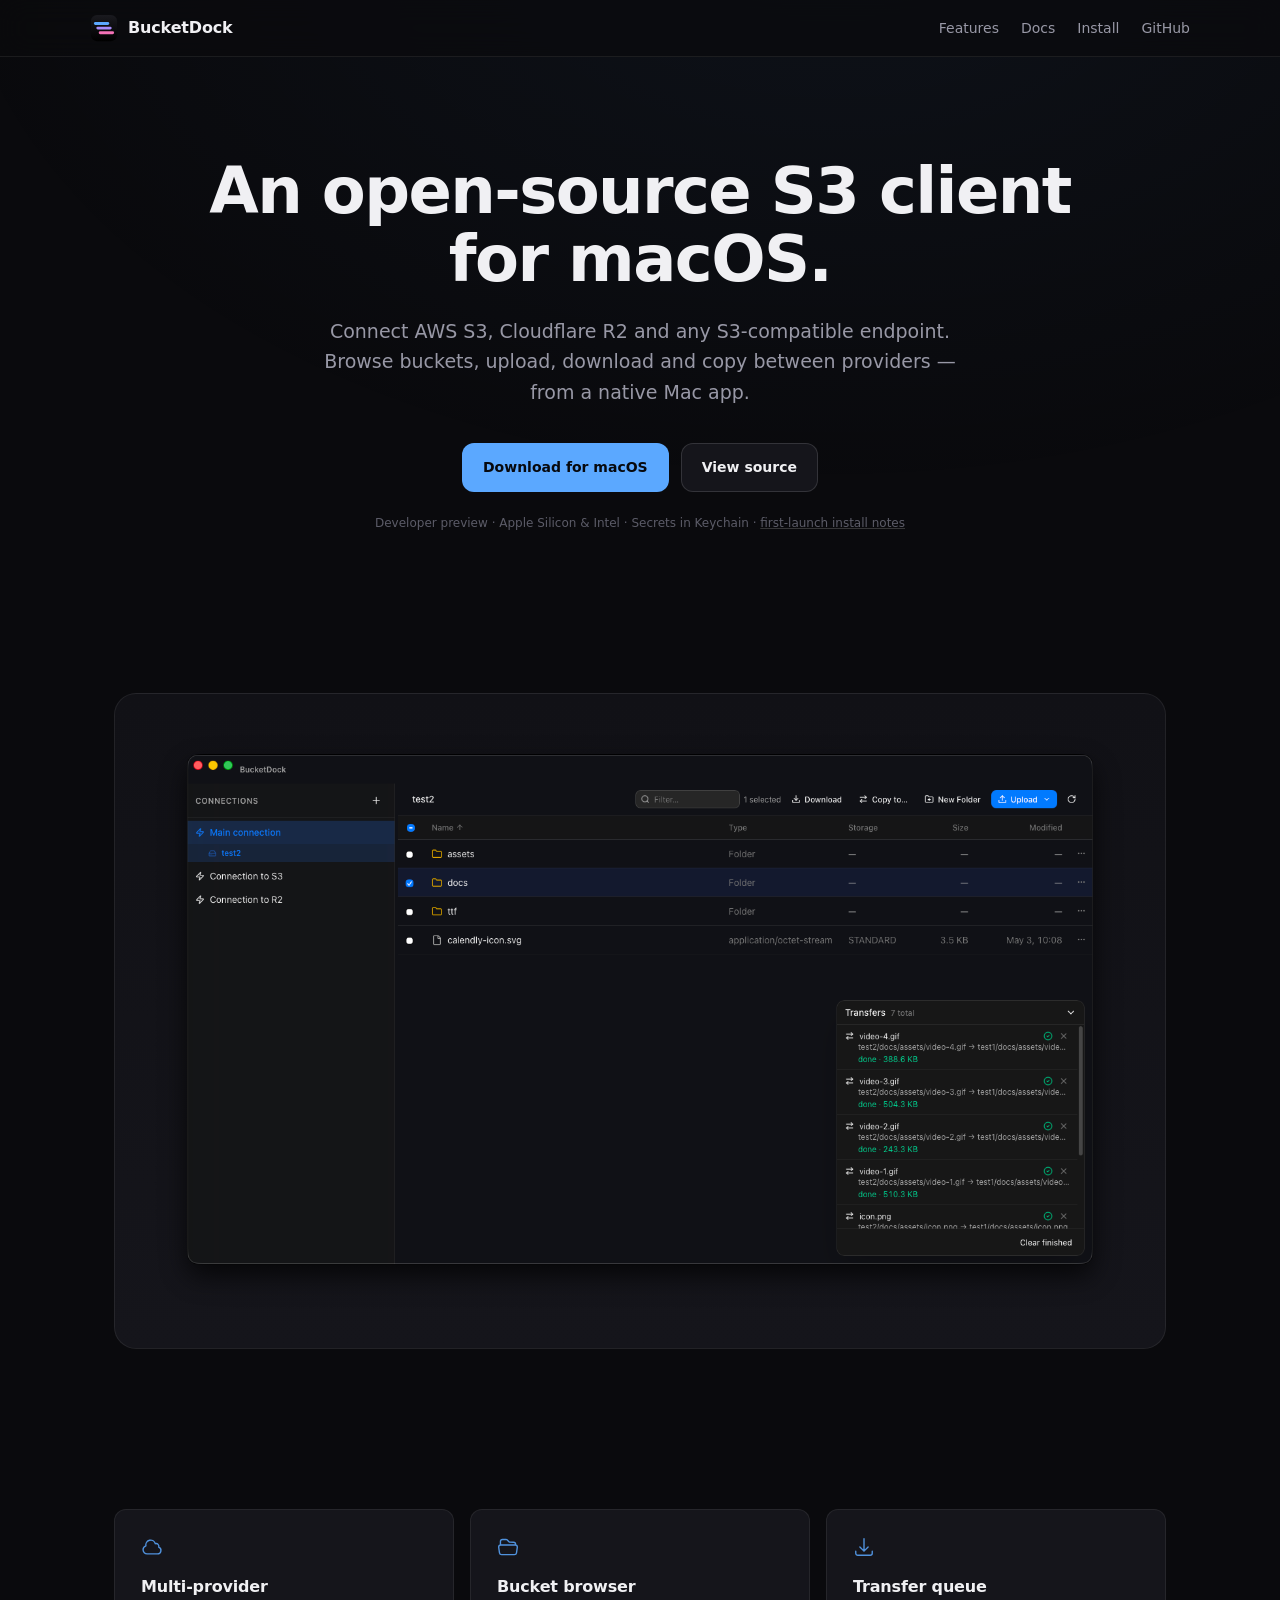
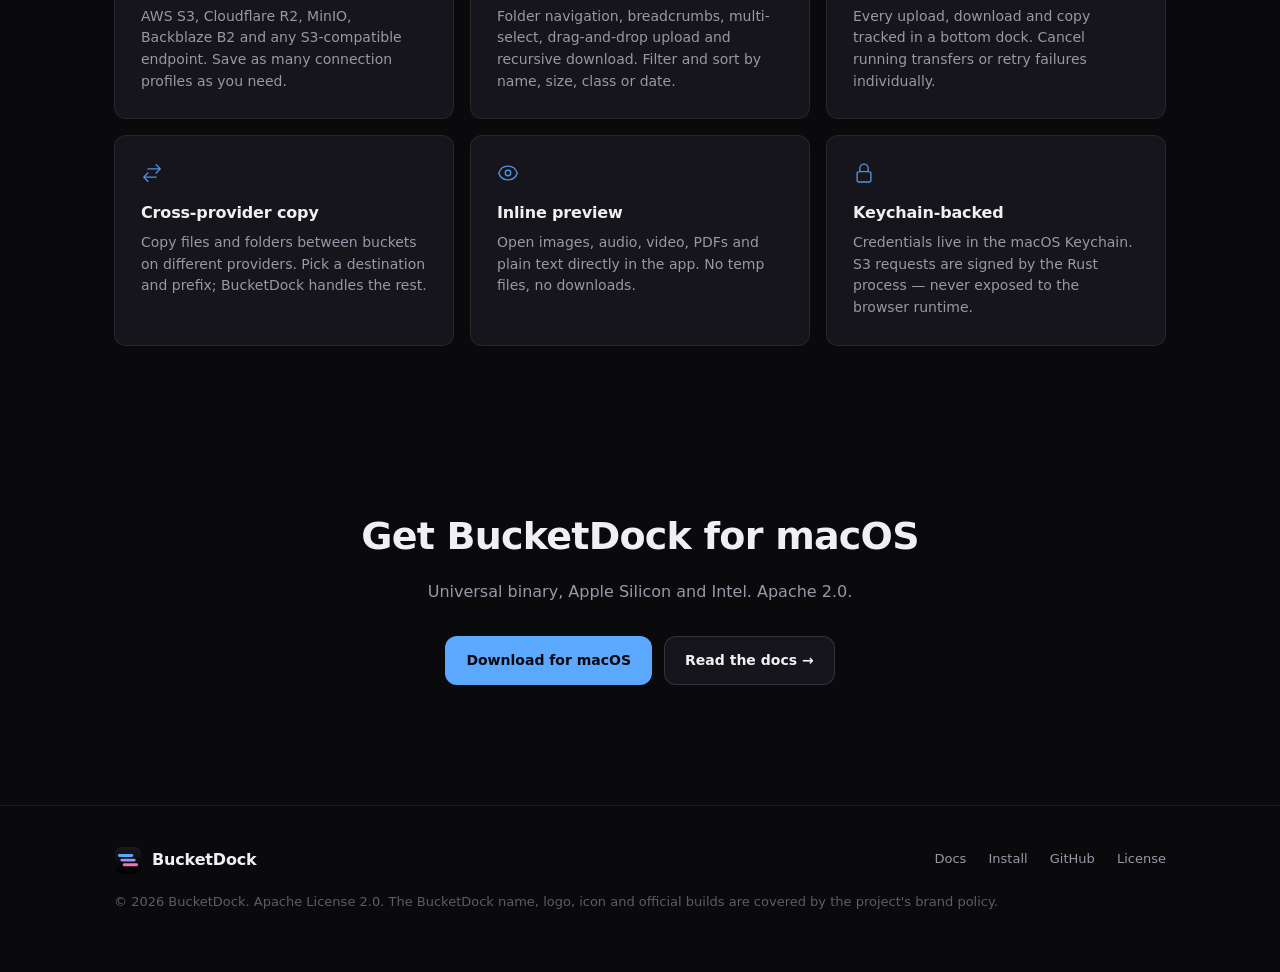
==== index.html @ 0ef2dad9 "feat: basic site" ====
<!doctype html>
<html lang="en">
  <head>
    <meta charset="utf-8" />
    <meta name="viewport" content="width=device-width, initial-scale=1" />
    <title>BucketDock — Native macOS browser for S3-compatible storage</title>
    <meta
      name="description"
      content="A fast, native macOS desktop app for AWS S3, Cloudflare R2 and other S3-compatible providers. Browse, upload, download, copy between buckets — without the AWS console."
    />
    <meta name="theme-color" content="#0a0a0d" />
    <link rel="icon" type="image/svg+xml" href="assets/logo.svg" />
    <link
      rel="icon"
      type="image/png"
      sizes="32x32"
      href="assets/favicon-32.png"
    />
    <link rel="apple-touch-icon" href="assets/icon-512.png" />
    <link rel="canonical" href="https://bucketdock.com/" />

    <!-- Open Graph -->
    <meta property="og:type" content="website" />
    <meta
      property="og:title"
      content="BucketDock — Native macOS browser for S3-compatible storage"
    />
    <meta
      property="og:description"
      content="A fast, native macOS desktop app for AWS S3, Cloudflare R2 and other S3-compatible providers."
    />
    <meta property="og:url" content="https://bucketdock.com/" />
    <meta
      property="og:image"
      content="https://bucketdock.com/assets/icon-512.png"
    />
    <meta name="twitter:card" content="summary_large_image" />

    <link rel="stylesheet" href="styles.css" />
  </head>
  <body>
    <header class="nav">
      <div class="container nav-inner">
        <a class="brand" href="/">
          <img
            src="assets/logo.svg"
            alt="BucketDock logo"
            width="28"
            height="28"
          />
          BucketDock
        </a>
        <nav class="nav-links">
          <a href="#features">Features</a>
          <a href="docs.html">Docs</a>
          <a href="install.html">Install</a>
          <a
            href="https://github.com/bucketdock/bucketdock"
            target="_blank"
            rel="noopener"
            >GitHub</a
          >
        </nav>
        <button
          class="nav-menu-btn"
          id="nav-open"
          aria-label="Open menu"
          aria-expanded="false"
          aria-controls="nav-overlay"
        >
          <svg
            width="18"
            height="18"
            viewBox="0 0 18 18"
            fill="none"
            stroke="currentColor"
            stroke-width="1.8"
            stroke-linecap="round"
          >
            <line x1="2" y1="5" x2="16" y2="5" />
            <line x1="2" y1="9" x2="16" y2="9" />
            <line x1="2" y1="13" x2="16" y2="13" />
          </svg>
          Menu
        </button>
      </div>
    </header>

    <!-- Mobile full-screen nav overlay -->
    <div
      id="nav-overlay"
      class="nav-overlay"
      role="dialog"
      aria-modal="true"
      aria-label="Site navigation"
    >
      <button class="nav-overlay-close" id="nav-close" aria-label="Close menu">
        &times;
      </button>
      <nav class="nav-overlay-links">
        <a href="index.html" class="is-current">Home</a>
        <a href="docs.html">Docs</a>
        <a href="install.html">Install</a>
        <a
          href="https://github.com/bucketdock/bucketdock"
          target="_blank"
          rel="noopener"
          >GitHub ↗</a
        >
      </nav>
    </div>

    <main>
      <section class="hero">
        <div class="container">
          <h1>An open-source S3 client<br />for macOS.</h1>
          <p>
            Connect AWS S3, Cloudflare R2 and any S3-compatible endpoint. Browse
            buckets, upload, download and copy between providers — from a native
            Mac app.
          </p>
          <div class="hero-actions">
            <a class="btn btn-primary" href="install.html"
              >Download for macOS</a
            >
            <a
              class="btn btn-secondary"
              href="https://github.com/bucketdock/bucketdock"
              target="_blank"
              rel="noopener"
              >View source</a
            >
          </div>
          <div class="hero-meta">
            Developer preview · Apple Silicon &amp; Intel · Secrets in Keychain
            ·
            <a href="install.html#macos-notice">first-launch install notes</a>
          </div>
        </div>
      </section>

      <section>
        <div class="container">
          <div class="panel">
            <img
              src="assets/bucketdock-app-screenshot.png"
              alt="BucketDock screenshot"
            />
          </div>
        </div>
      </section>

      <section id="features">
        <div class="container">
          <div class="grid">
            <div class="card">
              <div class="icon">
                <svg
                  viewBox="0 0 24 24"
                  fill="none"
                  stroke="currentColor"
                  stroke-width="1.5"
                  stroke-linecap="round"
                  stroke-linejoin="round"
                >
                  <path
                    d="M2.25 15a4.5 4.5 0 004.5 4.5H18a3.75 3.75 0 001.332-7.257 3 3 0 00-3.758-3.848 5.25 5.25 0 00-10.233 2.33A4.502 4.502 0 002.25 15z"
                  />
                </svg>
              </div>
              <h3>Multi-provider</h3>
              <p>
                AWS S3, Cloudflare R2, MinIO, Backblaze B2 and any S3-compatible
                endpoint. Save as many connection profiles as you need.
              </p>
            </div>
            <div class="card">
              <div class="icon">
                <svg
                  viewBox="0 0 24 24"
                  fill="none"
                  stroke="currentColor"
                  stroke-width="1.5"
                  stroke-linecap="round"
                  stroke-linejoin="round"
                >
                  <path
                    d="M3.75 9.776c.112-.017.227-.026.344-.026h15.812c.117 0 .232.009.344.026m-16.5 0a2.25 2.25 0 00-1.883 2.542l.857 6a2.25 2.25 0 002.227 1.932H19.05a2.25 2.25 0 002.227-1.932l.857-6a2.25 2.25 0 00-1.883-2.542m-16.5 0V6A2.25 2.25 0 016 3.75h3.879a1.5 1.5 0 011.06.44l2.122 2.12a1.5 1.5 0 001.06.44H18A2.25 2.25 0 0120.25 9v.776"
                  />
                </svg>
              </div>
              <h3>Bucket browser</h3>
              <p>
                Folder navigation, breadcrumbs, multi-select, drag-and-drop
                upload and recursive download. Filter and sort by name, size,
                class or date.
              </p>
            </div>
            <div class="card">
              <div class="icon">
                <svg
                  viewBox="0 0 24 24"
                  fill="none"
                  stroke="currentColor"
                  stroke-width="1.5"
                  stroke-linecap="round"
                  stroke-linejoin="round"
                >
                  <path
                    d="M3 16.5v2.25A2.25 2.25 0 005.25 21h13.5A2.25 2.25 0 0021 18.75V16.5M16.5 12L12 16.5m0 0L7.5 12m4.5 4.5V3"
                  />
                </svg>
              </div>
              <h3>Transfer queue</h3>
              <p>
                Every upload, download and copy tracked in a bottom dock. Cancel
                running transfers or retry failures individually.
              </p>
            </div>
            <div class="card">
              <div class="icon">
                <svg
                  viewBox="0 0 24 24"
                  fill="none"
                  stroke="currentColor"
                  stroke-width="1.5"
                  stroke-linecap="round"
                  stroke-linejoin="round"
                >
                  <path
                    d="M7.5 21L3 16.5m0 0L7.5 12M3 16.5h13.5m0-13.5L21 7.5m0 0L16.5 12M21 7.5H7.5"
                  />
                </svg>
              </div>
              <h3>Cross-provider copy</h3>
              <p>
                Copy files and folders between buckets on different providers.
                Pick a destination and prefix; BucketDock handles the rest.
              </p>
            </div>
            <div class="card">
              <div class="icon">
                <svg
                  viewBox="0 0 24 24"
                  fill="none"
                  stroke="currentColor"
                  stroke-width="1.5"
                  stroke-linecap="round"
                  stroke-linejoin="round"
                >
                  <path
                    d="M2.036 12.322a1.012 1.012 0 010-.639C3.423 7.51 7.36 4.5 12 4.5c4.638 0 8.573 3.007 9.963 7.178.07.207.07.431 0 .639C20.577 16.49 16.64 19.5 12 19.5c-4.638 0-8.573-3.007-9.963-7.178z"
                  />
                  <path d="M15 12a3 3 0 11-6 0 3 3 0 016 0z" />
                </svg>
              </div>
              <h3>Inline preview</h3>
              <p>
                Open images, audio, video, PDFs and plain text directly in the
                app. No temp files, no downloads.
              </p>
            </div>
            <div class="card">
              <div class="icon">
                <svg
                  viewBox="0 0 24 24"
                  fill="none"
                  stroke="currentColor"
                  stroke-width="1.5"
                  stroke-linecap="round"
                  stroke-linejoin="round"
                >
                  <path
                    d="M16.5 10.5V6.75a4.5 4.5 0 10-9 0v3.75m-.75 11.25h10.5a2.25 2.25 0 002.25-2.25v-6.75a2.25 2.25 0 00-2.25-2.25H6.75a2.25 2.25 0 00-2.25 2.25v6.75a2.25 2.25 0 002.25 2.25z"
                  />
                </svg>
              </div>
              <h3>Keychain-backed</h3>
              <p>
                Credentials live in the macOS Keychain. S3 requests are signed
                by the Rust process — never exposed to the browser runtime.
              </p>
            </div>
          </div>
        </div>
      </section>

      <section class="cta">
        <div class="container">
          <h2>Get BucketDock for macOS</h2>
          <p>Universal binary, Apple Silicon and Intel. Apache 2.0.</p>
          <div class="hero-actions">
            <a class="btn btn-primary" href="install.html"
              >Download for macOS</a
            >
            <a class="btn btn-secondary" href="docs.html">Read the docs →</a>
          </div>
        </div>
      </section>
    </main>

    <footer>
      <div class="container footer-inner">
        <div class="brand">
          <img
            src="assets/logo.svg"
            alt="BucketDock logo"
            width="22"
            height="22"
          />
          <span>BucketDock</span>
        </div>
        <div class="footer-links">
          <a href="docs.html">Docs</a>
          <a href="install.html">Install</a>
          <a
            href="https://github.com/bucketdock/bucketdock"
            target="_blank"
            rel="noopener"
            >GitHub</a
          >
          <a
            href="https://github.com/bucketdock/bucketdock/blob/main/LICENSE"
            target="_blank"
            rel="noopener"
            >License</a
          >
        </div>
      </div>
      <div class="container" style="margin-top: 18px; color: var(--text-faint)">
        © <span id="y"></span> BucketDock. Apache License 2.0. The BucketDock
        name, logo, icon and official builds are covered by the project's brand
        policy.
      </div>
    </footer>

    <script>
      document.getElementById("y").textContent = new Date().getFullYear();

      (function () {
        var btn = document.getElementById("nav-open");
        var closeBtn = document.getElementById("nav-close");
        var overlay = document.getElementById("nav-overlay");
        function openMenu() {
          overlay.classList.add("is-open");
          btn.setAttribute("aria-expanded", "true");
          document.body.style.overflow = "hidden";
          closeBtn.focus();
        }
        function closeMenu() {
          overlay.classList.remove("is-open");
          btn.setAttribute("aria-expanded", "false");
          document.body.style.overflow = "";
          btn.focus();
        }
        btn.addEventListener("click", openMenu);
        closeBtn.addEventListener("click", closeMenu);
        overlay.addEventListener("click", function (e) {
          if (e.target === overlay) closeMenu();
        });
        document.addEventListener("keydown", function (e) {
          if (e.key === "Escape" && overlay.classList.contains("is-open"))
            closeMenu();
        });
      })();
    </script>
  </body>
</html>
---- styles.css ----
/* BucketDock website — dark theme, brand gradient */

:root {
  --bg: #0a0a0d;
  --bg-soft: #111116;
  --bg-card: #15151b;
  --border: rgba(255, 255, 255, 0.07);
  --border-strong: rgba(255, 255, 255, 0.13);
  --text: #f0f0f3;
  --text-dim: #9898a6;
  --text-faint: #5c5c68;
  --brand-blue: #5ba8ff;
  --brand-violet: #a78bfa;
  --brand-pink: #f472b6;
  --gradient: linear-gradient(
    90deg,
    var(--brand-blue),
    var(--brand-violet),
    var(--brand-pink)
  );
  --shadow: 0 12px 40px -12px rgba(91, 168, 255, 0.3);
  --radius: 12px;
}

* {
  box-sizing: border-box;
}
html,
body {
  padding: 0;
  margin: 0;
}

html {
  scroll-behavior: smooth;
}

body {
  background: var(--bg);
  color: var(--text);
  font-family:
    -apple-system, BlinkMacSystemFont, "SF Pro Text", "Inter", system-ui,
    sans-serif;
  font-size: 16px;
  line-height: 1.6;
  -webkit-font-smoothing: antialiased;
  text-rendering: optimizeLegibility;
  /* Phones with extra-wide hero gradients can otherwise scroll horizontally
     by a pixel or two; lock it down. */
  overflow-x: hidden;
}

/* Background ambience */
body::before {
  content: "";
  position: fixed;
  inset: 0;
  z-index: -1;
  background: radial-gradient(
    ellipse 1400px 900px at 65% -10%,
    rgba(91, 168, 255, 0.055),
    transparent 65%
  );
  pointer-events: none;
}

a {
  color: var(--brand-violet);
  text-decoration: none;
}
a:hover {
  color: #c0a8ff;
}

img {
  max-width: 100%;
  display: block;
}

.container {
  max-width: 1100px;
  margin: 0 auto;
  padding: 0 24px;
}

/* ── Nav ─────────────────────────────────────────────────────────────────── */

.nav {
  position: sticky;
  top: 0;
  z-index: 50;
  backdrop-filter: blur(14px);
  -webkit-backdrop-filter: blur(14px);
  background: rgba(10, 10, 13, 0.7);
  border-bottom: 1px solid var(--border);
}
.nav-inner {
  display: flex;
  align-items: center;
  justify-content: space-between;
  padding: 14px 0;
}
.brand {
  display: inline-flex;
  align-items: center;
  gap: 10px;
  font-weight: 700;
  font-size: 16px;
  letter-spacing: -0.01em;
  color: var(--text);
}
.brand img {
  width: 28px;
  height: 28px;
  border-radius: 7px;
}
.nav-links {
  display: flex;
  gap: 22px;
  font-size: 14px;
}
.nav-links a {
  color: var(--text-dim);
  transition: color 0.15s ease;
}
.nav-links a:hover {
  color: var(--text);
}

/* Mobile page selector — hidden on desktop, shown on small phones */
.nav-menu-btn {
  display: none;
  align-items: center;
  gap: 7px;
  padding: 7px 13px;
  border-radius: 10px;
  border: 1px solid var(--border-strong);
  background: var(--bg-card);
  color: var(--text);
  font: inherit;
  font-size: 14px;
  cursor: pointer;
  white-space: nowrap;
}
.nav-menu-btn svg {
  flex-shrink: 0;
}
.nav-menu-btn:focus-visible {
  outline: 2px solid rgba(91, 168, 255, 0.55);
  outline-offset: 2px;
}
/* Full-screen overlay menu */
.nav-overlay {
  display: none;
  position: fixed;
  inset: 0;
  z-index: 200;
  background: rgba(10, 10, 13, 0.97);
  backdrop-filter: blur(16px);
  -webkit-backdrop-filter: blur(16px);
  flex-direction: column;
  padding: 24px;
}
.nav-overlay.is-open {
  display: flex;
}
.nav-overlay-close {
  align-self: flex-end;
  background: none;
  border: none;
  color: var(--text-dim);
  font-size: 28px;
  line-height: 1;
  cursor: pointer;
  padding: 4px 8px;
  margin-bottom: 24px;
}
.nav-overlay-links {
  display: flex;
  flex-direction: column;
  gap: 4px;
}
.nav-overlay-links a {
  display: block;
  padding: 14px 0;
  border-bottom: 1px solid var(--border);
  font-size: 20px;
  font-weight: 600;
  color: var(--text);
  text-decoration: none;
  letter-spacing: -0.01em;
}
.nav-overlay-links a:last-child {
  border-bottom: none;
}
.nav-overlay-links a.is-current {
  color: var(--brand-blue);
}

/* ── Buttons ─────────────────────────────────────────────────────────────── */

.btn {
  display: inline-flex;
  align-items: center;
  justify-content: center;
  gap: 8px;
  padding: 12px 20px;
  border-radius: 12px;
  font-weight: 600;
  font-size: 14px;
  border: 1px solid transparent;
  cursor: pointer;
  transition:
    transform 0.12s ease,
    box-shadow 0.2s ease,
    background 0.2s ease;
  text-decoration: none;
  color: var(--text);
}
.btn:hover {
  transform: translateY(-1px);
}
.btn-primary {
  background: var(--brand-blue);
  color: #07090e;
  font-weight: 700;
}
.btn-primary:hover {
  background: #79bcff;
  color: #07090e;
  box-shadow: 0 8px 28px -8px rgba(91, 168, 255, 0.45);
}
.btn-secondary {
  background: var(--bg-card);
  border-color: var(--border-strong);
  color: var(--text);
}
.btn-secondary:hover {
  background: #1d1d26;
  color: var(--text);
}
.btn-ghost {
  background: transparent;
  color: var(--text-dim);
}
.btn-ghost:hover {
  color: var(--text);
}

/* ── Hero ────────────────────────────────────────────────────────────────── */

.hero {
  padding: 100px 0 80px;
  text-align: center;
  position: relative;
}
.hero-eyebrow {
  display: inline-block;
  padding: 5px 14px;
  border-radius: 999px;
  background: rgba(91, 168, 255, 0.07);
  border: 1px solid rgba(91, 168, 255, 0.2);
  font-size: 12px;
  letter-spacing: 0.05em;
  text-transform: uppercase;
  color: var(--text-dim);
  margin-bottom: 22px;
}
.hero h1 {
  font-size: clamp(38px, 6vw, 64px);
  font-weight: 800;
  letter-spacing: -0.025em;
  line-height: 1.07;
  margin: 0 0 22px;
  color: var(--text);
}
.hero h1 .accent {
  background: var(--gradient);
  -webkit-background-clip: text;
  background-clip: text;
  color: transparent;
}
.hero p {
  font-size: clamp(16px, 1.6vw, 19px);
  color: var(--text-dim);
  max-width: 640px;
  margin: 0 auto 36px;
}
.hero-actions {
  display: inline-flex;
  flex-wrap: wrap;
  gap: 12px;
  justify-content: center;
}
.hero-meta {
  margin-top: 22px;
  font-size: 12px;
  color: var(--text-faint);
}
.hero-meta a {
  color: inherit;
  text-decoration: underline;
  text-decoration-color: rgba(255, 255, 255, 0.18);
}
.hero-meta a:hover {
  color: var(--text);
}

/* ── Sections ────────────────────────────────────────────────────────────── */

section {
  padding: 80px 0;
}

.section-title {
  text-align: center;
  margin-bottom: 56px;
}
.section-title h2 {
  font-size: clamp(28px, 3.4vw, 40px);
  letter-spacing: -0.02em;
  margin: 0 0 12px;
}
.section-title p {
  color: var(--text-dim);
  margin: 0 auto;
  max-width: 600px;
}

/* ── Feature grid ────────────────────────────────────────────────────────── */

.grid {
  display: grid;
  grid-template-columns: repeat(auto-fit, minmax(300px, 1fr));
  gap: 16px;
}
.card {
  background: var(--bg-card);
  border: 1px solid var(--border);
  border-radius: var(--radius);
  padding: 26px;
  transition: border-color 0.18s ease;
}
.card:hover {
  border-color: rgba(91, 168, 255, 0.28);
}
.card .icon {
  width: 22px;
  height: 22px;
  margin-bottom: 16px;
  color: var(--brand-blue);
  opacity: 0.85;
}
.card .icon svg {
  width: 100%;
  height: 100%;
  display: block;
}
.card h3 {
  font-size: 16px;
  margin: 0 0 6px;
  letter-spacing: -0.01em;
}
.card p {
  margin: 0;
  font-size: 14px;
  color: var(--text-dim);
  line-height: 1.55;
}

/* ── Showcase / panel ────────────────────────────────────────────────────── */

.panel {
  background: linear-gradient(180deg, var(--bg-soft), var(--bg-card));
  border: 1px solid var(--border);
  border-radius: 22px;
  padding: 36px;
}

/* Mock app window */
.mock {
  border-radius: 14px;
  overflow: hidden;
  border: 1px solid var(--border);
  background: #0e0e13;
  box-shadow:
    0 40px 80px -30px rgba(0, 0, 0, 0.6),
    0 0 0 1px rgba(167, 139, 250, 0.04);
}
.mock-titlebar {
  display: flex;
  align-items: center;
  gap: 8px;
  padding: 10px 14px;
  background: rgba(255, 255, 255, 0.03);
  border-bottom: 1px solid var(--border);
}
.dot {
  width: 12px;
  height: 12px;
  border-radius: 50%;
}
.dot.r {
  background: #ff5f56;
}
.dot.y {
  background: #ffbd2e;
}
.dot.g {
  background: #27c93f;
}
.mock-title {
  margin-left: 12px;
  font-size: 12px;
  color: var(--text-faint);
}
.mock-body {
  display: grid;
  grid-template-columns: 200px 1fr;
  min-height: 320px;
}
.mock-side {
  background: rgba(255, 255, 255, 0.02);
  border-right: 1px solid var(--border);
  padding: 12px;
  font-size: 12px;
  color: var(--text-dim);
}
.mock-side .item {
  padding: 6px 8px;
  border-radius: 6px;
}
.mock-side .item.active {
  background: rgba(167, 139, 250, 0.16);
  color: var(--text);
}
.mock-main {
  padding: 18px;
}
.mock-row {
  display: flex;
  justify-content: space-between;
  align-items: center;
  padding: 8px 4px;
  border-bottom: 1px solid var(--border);
  font-size: 13px;
}
.mock-row .name {
  color: var(--text);
}
.mock-row .meta {
  color: var(--text-faint);
  font-size: 12px;
}

/* Transfer dock preview */
.dock {
  margin-top: 18px;
  background: var(--bg-card);
  border: 1px solid var(--border);
  border-radius: 12px;
  padding: 14px;
}
.dock-title {
  display: flex;
  justify-content: space-between;
  font-size: 13px;
  margin-bottom: 10px;
  color: var(--text-dim);
}
.bar {
  height: 6px;
  width: 100%;
  background: rgba(255, 255, 255, 0.06);
  border-radius: 999px;
  overflow: hidden;
  margin-top: 6px;
}
.bar > span {
  display: block;
  height: 100%;
  background: var(--gradient);
  border-radius: 999px;
}
.dock-row {
  font-size: 12px;
}
.dock-row + .dock-row {
  margin-top: 12px;
}

/* ── Install guide ──────────────────────────────────────────────────────── */

.notice-banner {
  margin-bottom: 56px;
  margin-top: 32px;
  padding: 18px 20px;
  border-radius: 12px;
  border: 1px solid rgba(91, 168, 255, 0.28);
  background: rgba(91, 168, 255, 0.07);
  color: var(--text-dim);
}
.notice-banner strong {
  color: var(--brand-blue);
}

.install-panel {
  display: flex;
  flex-direction: column;
  gap: 22px;
}
.install-copy h2 {
  margin: 0 0 12px;
  font-size: clamp(28px, 4vw, 40px);
  letter-spacing: -0.02em;
}
.install-copy p {
  margin: 0 0 14px;
  color: var(--text-dim);
}
.install-panel code,
.shot-card code,
.card code {
  background: rgba(255, 255, 255, 0.06);
  padding: 2px 6px;
  border-radius: 5px;
  font-size: 13px;
  font-family: "SF Mono", Menlo, Consolas, monospace;
}
.install-panel pre,
.shot-card pre {
  background: var(--bg-card);
  border: 1px solid var(--border);
  border-radius: 10px;
  padding: 16px 18px;
  overflow-x: auto;
  font-size: 13px;
  margin: 0 0 14px;
}
.install-panel pre code,
.shot-card pre code {
  background: transparent;
  padding: 0;
  font-size: 13px;
}
.install-steps {
  margin: 0 0 18px;
  padding-left: 22px;
  color: var(--text-dim);
}
.install-steps li {
  margin: 0 0 10px;
}
.small-note {
  font-size: 13px;
  color: var(--text-faint);
}

.shot-grid {
  display: flex;
  flex-direction: column;
  gap: 60px;
}
.shot-card {
  display: flex;
  flex-wrap: wrap;
  gap: 28px;
  align-items: start;
  background: var(--bg-card);
  border: 1px solid var(--border);
  border-radius: var(--radius);
  padding: 28px;
}
.shot-card > .shot-frame {
  flex: 0 1 320px;
}
.shot-card > div:not(.shot-frame) {
  flex: 1 1 280px;
  min-width: 0;
}
.shot-frame {
  border-radius: 10px;
  border: 1px solid var(--border);
  background: rgba(255, 255, 255, 0.03);
  padding: 10px;
  flex-shrink: 0;
}
.shot-card h3 {
  margin: 0 0 10px;
  font-size: 18px;
  letter-spacing: -0.01em;
}
.shot-card p {
  margin: 0 0 14px;
  color: var(--text-dim);
}
.shot-list {
  margin: 0 0 14px;
  padding-left: 20px;
}
.shot-list li {
  margin: 0 0 8px;
  color: var(--text-dim);
}

/* ── CTA ────────────────────────────────────────────────────────────────── */

.cta {
  text-align: center;
  padding: 80px 0;
}
.cta h2 {
  font-size: clamp(26px, 3vw, 38px);
  letter-spacing: -0.02em;
  margin: 0 0 12px;
}
.cta p {
  color: var(--text-dim);
  margin: 0 auto 32px;
  max-width: 440px;
}

/* ── Footer ──────────────────────────────────────────────────────────────── */

footer {
  border-top: 1px solid var(--border);
  padding: 40px 0 60px;
  margin-top: 40px;
  font-size: 13px;
  color: var(--text-faint);
}
.footer-inner {
  display: flex;
  flex-wrap: wrap;
  align-items: center;
  justify-content: space-between;
  gap: 16px;
}
.footer-links a {
  color: var(--text-dim);
  margin-left: 18px;
}
.footer-links a:hover {
  color: var(--text);
}

/* ── Markdown / docs ─────────────────────────────────────────────────────── */

.prose {
  max-width: 760px;
  margin: 0 auto;
}
.prose h1 {
  font-size: 38px;
  letter-spacing: -0.02em;
  margin-top: 0;
}
.prose h2 {
  font-size: 24px;
  letter-spacing: -0.01em;
  margin-top: 48px;
  padding-bottom: 6px;
  border-bottom: 1px solid var(--border);
}
.prose h3 {
  font-size: 18px;
  margin-top: 28px;
}
.prose code {
  background: rgba(255, 255, 255, 0.06);
  padding: 2px 6px;
  border-radius: 5px;
  font-size: 13px;
  font-family: "SF Mono", Menlo, Consolas, monospace;
}
.prose pre {
  background: var(--bg-card);
  border: 1px solid var(--border);
  border-radius: 10px;
  padding: 16px 18px;
  overflow-x: auto;
  font-size: 13px;
}
.prose pre code {
  background: transparent;
  padding: 0;
  font-size: 13px;
}
.prose ul {
  padding-left: 22px;
}
.prose li {
  margin: 4px 0;
  color: var(--text-dim);
}
.prose li strong,
.prose p strong {
  color: var(--text);
}
.prose p {
  color: var(--text-dim);
}

/* Sticky nav covers anchor targets — push them down by the nav height */
[id] {
  scroll-margin-top: 72px;
}

/* ── Responsive ──────────────────────────────────────────────────────────── */

@media (max-width: 900px) {
  .container {
    padding: 0 20px;
  }
  .hero h1 {
    font-size: clamp(32px, 8vw, 48px);
  }
  .shot-card {
    flex-direction: column;
    padding: 22px;
    gap: 20px;
  }
  .shot-card > .shot-frame,
  .shot-card > div:not(.shot-frame) {
    flex: 1 1 100%;
  }
  .shot-grid {
    gap: 36px;
  }
  .mock-body {
    grid-template-columns: 1fr;
  }
  .mock-side {
    display: none;
  }
  .install-panel pre,
  .shot-card pre,
  .prose pre {
    font-size: 12px;
    padding: 14px 14px;
  }
  section {
    padding: 64px 0;
  }
}

@media (max-width: 700px) {
  .nav-inner {
    padding: 12px 0;
  }
  /* Keep the nav links visible — just compact them so the design still
     reads as a navbar instead of vanishing entirely on phones. */
  .nav-links {
    gap: 14px;
    font-size: 13px;
  }
  .brand {
    font-size: 15px;
  }
  .brand img {
    width: 24px;
    height: 24px;
  }
  .hero {
    padding: 56px 0 36px;
  }
  .hero p {
    font-size: 15px;
  }
  .hero-actions {
    display: flex;
    flex-direction: column;
    align-items: stretch;
    width: 100%;
  }
  .hero-actions .btn {
    width: 100%;
  }
  section {
    padding: 48px 0;
  }
  .section-title {
    margin-bottom: 36px;
  }
  .panel {
    padding: 22px;
    border-radius: 16px;
  }
  .grid {
    gap: 12px;
  }
  .card {
    padding: 20px;
  }
  .notice-banner {
    margin-bottom: 36px;
    padding: 14px 16px;
    font-size: 14px;
  }
  .footer-inner {
    flex-direction: column;
    align-items: flex-start;
    text-align: left;
  }
  .footer-links {
    display: flex;
    flex-wrap: wrap;
    gap: 12px;
  }
  .footer-links a {
    margin-left: 0;
  }
  .prose h1 {
    font-size: 28px;
  }
  .prose h2 {
    font-size: 20px;
    margin-top: 36px;
  }
}

@media (max-width: 460px) {
  .nav-links {
    display: none;
  }
  .nav-menu-btn {
    display: inline-flex;
  }
  .hero h1 {
    font-size: 30px;
    line-height: 1.1;
  }
  .container {
    padding: 0 16px;
  }
}
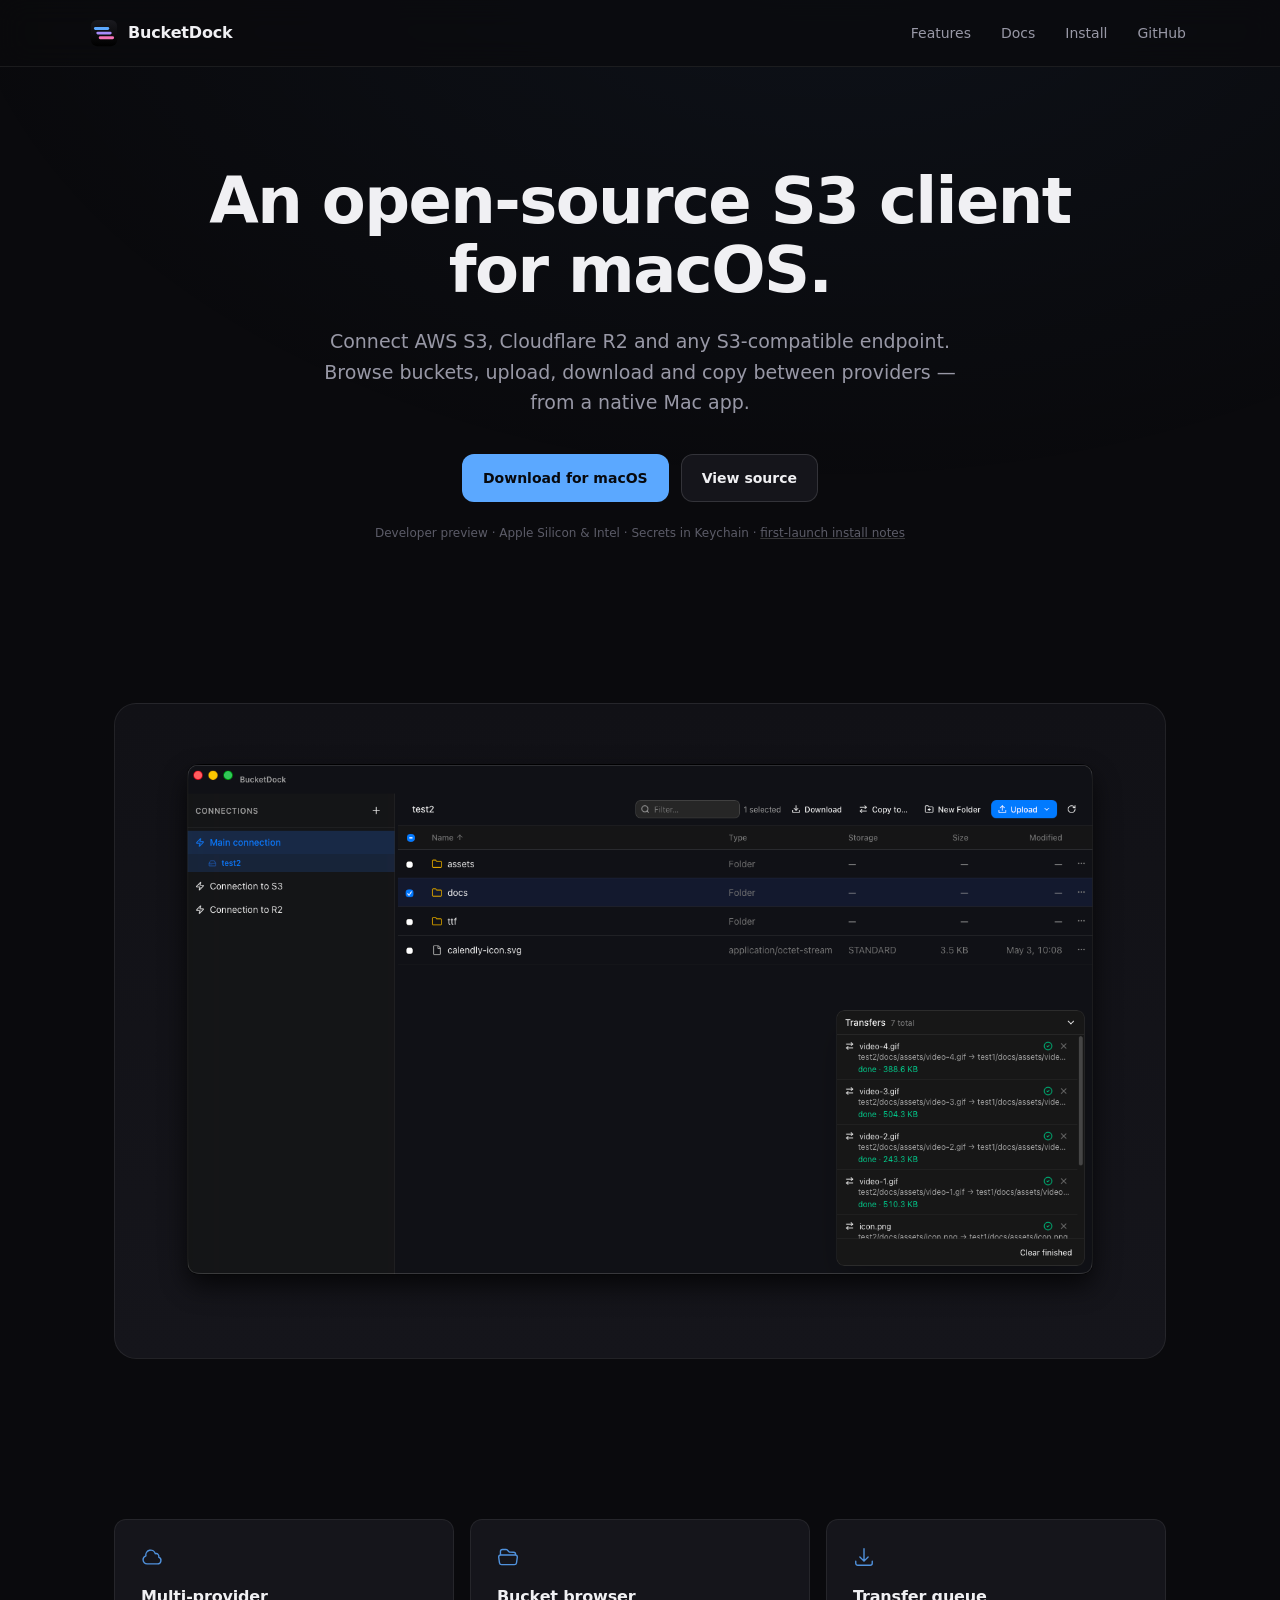
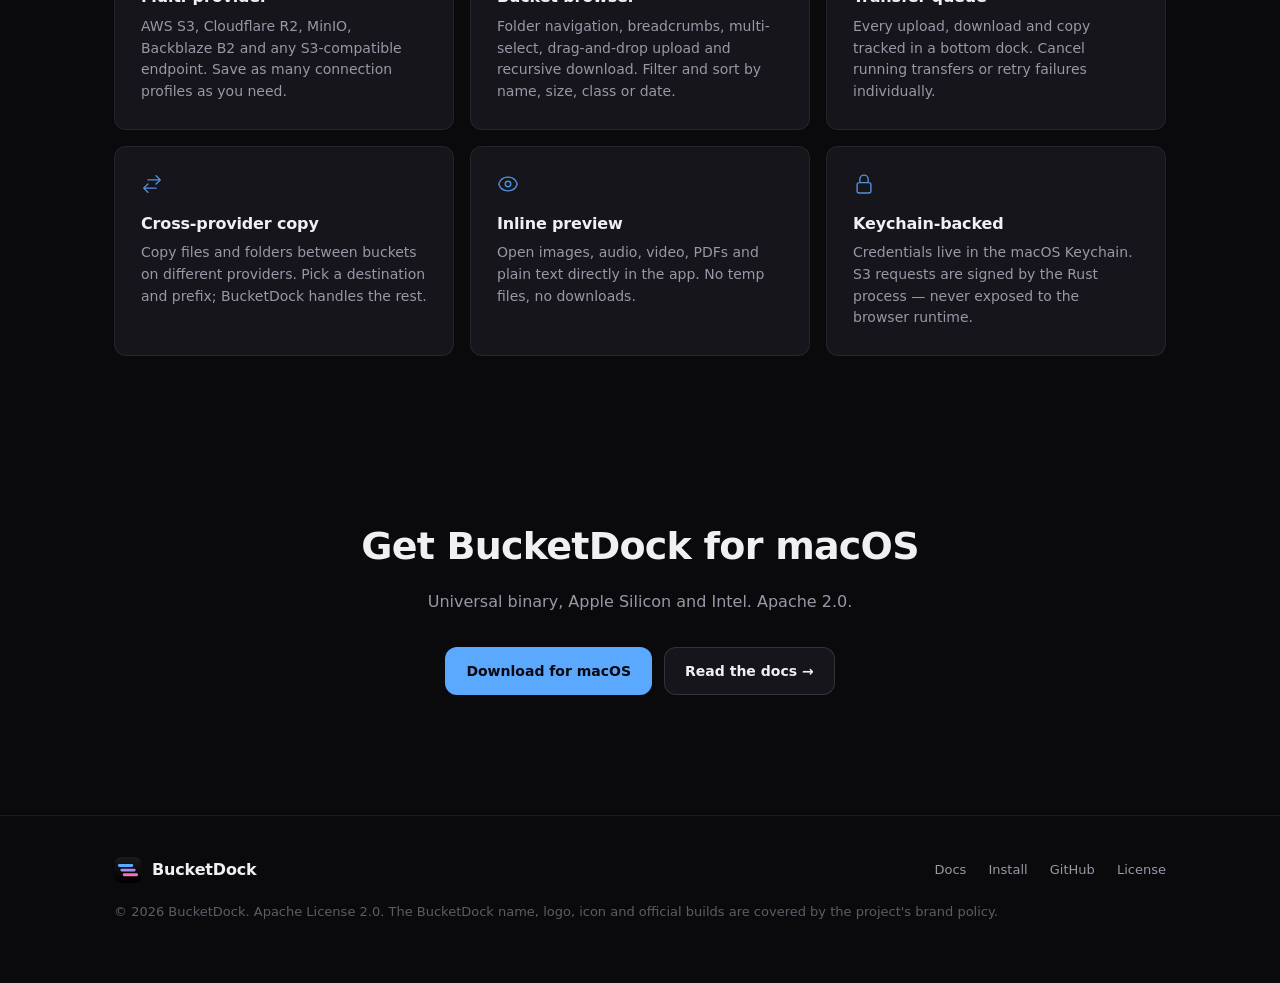
==== commit 12bf3a51: "feat: fix mobile version" ====
--- a/index.html
+++ b/index.html
@@ -81,7 +81,6 @@
             <line x1="2" y1="9" x2="16" y2="9" />
             <line x1="2" y1="13" x2="16" y2="13" />
           </svg>
-          Menu
         </button>
       </div>
     </header>
--- a/styles.css
+++ b/styles.css
@@ -74,7 +74,17 @@
 
 img {
   max-width: 100%;
+  height: auto;
   display: block;
+}
+
+/* Ensure images in panels/cards don't overflow */
+.panel img,
+.shot-frame img,
+.card img {
+  width: 100%;
+  object-fit: contain;
+  border-radius: 8px;
 }
 
 .container {
@@ -122,6 +132,7 @@
 .nav-links a {
   color: var(--text-dim);
   transition: color 0.15s ease;
+  padding: 8px 4px;
 }
 .nav-links a:hover {
   color: var(--text);
@@ -131,19 +142,23 @@
 .nav-menu-btn {
   display: none;
   align-items: center;
-  gap: 7px;
-  padding: 7px 13px;
+  justify-content: center;
+  width: 40px;
+  height: 40px;
+  padding: 0;
   border-radius: 10px;
-  border: 1px solid var(--border-strong);
-  background: var(--bg-card);
-  color: var(--text);
-  font: inherit;
-  font-size: 14px;
+  border: none;
+  background: transparent;
+  color: var(--text);
   cursor: pointer;
-  white-space: nowrap;
+  transition: background 0.15s ease;
+}
+.nav-menu-btn:hover {
+  background: rgba(255, 255, 255, 0.06);
 }
 .nav-menu-btn svg {
-  flex-shrink: 0;
+  width: 20px;
+  height: 20px;
 }
 .nav-menu-btn:focus-visible {
   outline: 2px solid rgba(91, 168, 255, 0.55);
@@ -151,7 +166,6 @@
 }
 /* Full-screen overlay menu */
 .nav-overlay {
-  display: none;
   position: fixed;
   inset: 0;
   z-index: 200;
@@ -160,9 +174,64 @@
   -webkit-backdrop-filter: blur(16px);
   flex-direction: column;
   padding: 24px;
+  display: flex;
+  opacity: 0;
+  visibility: hidden;
+  pointer-events: none;
+  transition:
+    opacity 0.25s ease,
+    visibility 0.25s ease,
+    pointer-events 0s linear 0.25s;
 }
 .nav-overlay.is-open {
+  opacity: 1;
+  visibility: visible;
+  pointer-events: auto;
+  transition: opacity 0.25s ease, visibility 0s, pointer-events 0s;
+}
+.nav-overlay-links {
   display: flex;
+  flex-direction: column;
+  gap: 4px;
+  margin-top: 40px;
+}
+.nav-overlay-links a {
+  display: block;
+  padding: 14px 0;
+  border-bottom: 1px solid var(--border);
+  font-size: 20px;
+  font-weight: 600;
+  color: var(--text);
+  text-decoration: none;
+  letter-spacing: -0.01em;
+  opacity: 0;
+  transform: translateY(12px);
+  transition:
+    opacity 0.2s ease,
+    transform 0.25s ease,
+    color 0.15s ease;
+}
+.nav-overlay.is-open .nav-overlay-links a {
+  opacity: 1;
+  transform: translateY(0);
+}
+.nav-overlay.is-open .nav-overlay-links a:nth-child(1) {
+  transition-delay: 0.08s;
+}
+.nav-overlay.is-open .nav-overlay-links a:nth-child(2) {
+  transition-delay: 0.12s;
+}
+.nav-overlay.is-open .nav-overlay-links a:nth-child(3) {
+  transition-delay: 0.16s;
+}
+.nav-overlay.is-open .nav-overlay-links a:nth-child(4) {
+  transition-delay: 0.20s;
+}
+.nav-overlay-links a:last-child {
+  border-bottom: none;
+}
+.nav-overlay-links a.is-current {
+  color: var(--brand-blue);
 }
 .nav-overlay-close {
   align-self: flex-end;
@@ -216,9 +285,13 @@
     background 0.2s ease;
   text-decoration: none;
   color: var(--text);
+  min-height: 44px;
 }
 .btn:hover {
   transform: translateY(-1px);
+}
+.btn:active {
+  transform: translateY(0);
 }
 .btn-primary {
   background: var(--brand-blue);
@@ -253,6 +326,7 @@
   padding: 100px 0 80px;
   text-align: center;
   position: relative;
+  overflow: hidden;
 }
 .hero-eyebrow {
   display: inline-block;
@@ -649,29 +723,32 @@
 .prose {
   max-width: 760px;
   margin: 0 auto;
+  padding: 0 24px;
 }
 .prose h1 {
   font-size: 38px;
   letter-spacing: -0.02em;
   margin-top: 0;
+  line-height: 1.15;
 }
 .prose h2 {
   font-size: 24px;
   letter-spacing: -0.01em;
-  margin-top: 48px;
-  padding-bottom: 6px;
+  margin-top: 56px;
+  padding-bottom: 8px;
   border-bottom: 1px solid var(--border);
 }
 .prose h3 {
   font-size: 18px;
-  margin-top: 28px;
+  margin-top: 32px;
 }
 .prose code {
-  background: rgba(255, 255, 255, 0.06);
-  padding: 2px 6px;
+  background: rgba(255, 255, 255, 0.08);
+  padding: 2px 7px;
   border-radius: 5px;
   font-size: 13px;
   font-family: "SF Mono", Menlo, Consolas, monospace;
+  word-break: break-word;
 }
 .prose pre {
   background: var(--bg-card);
@@ -680,18 +757,23 @@
   padding: 16px 18px;
   overflow-x: auto;
   font-size: 13px;
+  margin: 0 0 18px;
+  -webkit-overflow-scrolling: touch;
 }
 .prose pre code {
   background: transparent;
   padding: 0;
   font-size: 13px;
+  word-break: break-word;
 }
 .prose ul {
   padding-left: 22px;
+  margin: 0 0 16px;
 }
 .prose li {
-  margin: 4px 0;
-  color: var(--text-dim);
+  margin: 6px 0;
+  color: var(--text-dim);
+  line-height: 1.6;
 }
 .prose li strong,
 .prose p strong {
@@ -699,6 +781,18 @@
 }
 .prose p {
   color: var(--text-dim);
+  margin: 0 0 16px;
+  line-height: 1.65;
+}
+.prose a {
+  color: var(--brand-blue);
+  text-decoration: underline;
+  text-decoration-color: rgba(91, 168, 255, 0.3);
+  text-underline-offset: 2px;
+}
+.prose a:hover {
+  color: #79bcff;
+  text-decoration-color: rgba(91, 168, 255, 0.6);
 }
 
 /* Sticky nav covers anchor targets — push them down by the nav height */
@@ -717,12 +811,23 @@
   }
   .shot-card {
     flex-direction: column;
+    flex-wrap: nowrap;
+    align-items: stretch;
     padding: 22px;
     gap: 20px;
   }
-  .shot-card > .shot-frame,
+  .shot-card > .shot-frame {
+    flex: 0 0 100%;
+    width: 100%;
+    max-width: 100%;
+  }
+  .shot-card > .shot-frame img {
+    width: 100%;
+    height: auto;
+  }
   .shot-card > div:not(.shot-frame) {
     flex: 1 1 100%;
+    min-width: 0;
   }
   .shot-grid {
     gap: 36px;
@@ -732,6 +837,9 @@
   }
   .mock-side {
     display: none;
+  }
+  .install-panel {
+    gap: 28px;
   }
   .install-panel pre,
   .shot-card pre,
@@ -739,6 +847,9 @@
     font-size: 12px;
     padding: 14px 14px;
   }
+  .install-copy h2 {
+    font-size: 28px;
+  }
   section {
     padding: 64px 0;
   }
@@ -748,11 +859,11 @@
   .nav-inner {
     padding: 12px 0;
   }
-  /* Keep the nav links visible — just compact them so the design still
-     reads as a navbar instead of vanishing entirely on phones. */
   .nav-links {
-    gap: 14px;
-    font-size: 13px;
+    display: none;
+  }
+  .nav-menu-btn {
+    display: inline-flex;
   }
   .brand {
     font-size: 15px;
@@ -762,10 +873,15 @@
     height: 24px;
   }
   .hero {
-    padding: 56px 0 36px;
+    padding: 64px 0 48px;
+  }
+  .hero h1 {
+    font-size: clamp(28px, 7vw, 40px);
   }
   .hero p {
-    font-size: 15px;
+    font-size: 16px;
+    max-width: 100%;
+    padding: 0 4px;
   }
   .hero-actions {
     display: flex;
@@ -776,21 +892,45 @@
   .hero-actions .btn {
     width: 100%;
   }
+  .hero-meta {
+    font-size: 11px;
+    padding: 0 8px;
+  }
   section {
-    padding: 48px 0;
+    padding: 56px 0;
   }
   .section-title {
     margin-bottom: 36px;
   }
   .panel {
-    padding: 22px;
+    padding: 20px;
     border-radius: 16px;
   }
   .grid {
+    grid-template-columns: 1fr;
     gap: 12px;
   }
   .card {
-    padding: 20px;
+    padding: 18px;
+  }
+  .card h3 {
+    font-size: 15px;
+  }
+  .card p {
+    font-size: 13px;
+  }
+  .card .btn {
+    width: 100%;
+    justify-content: center;
+  }
+  .install-panel {
+    gap: 24px;
+  }
+  .install-copy h2 {
+    font-size: 26px;
+  }
+  .install-steps {
+    font-size: 14px;
   }
   .notice-banner {
     margin-bottom: 36px;
@@ -809,28 +949,205 @@
   }
   .footer-links a {
     margin-left: 0;
+    padding: 8px 4px;
+    min-height: 44px;
+    display: inline-flex;
+    align-items: center;
+  }
+  .prose {
+    padding: 0 8px;
   }
   .prose h1 {
     font-size: 28px;
+    line-height: 1.2;
   }
   .prose h2 {
     font-size: 20px;
-    margin-top: 36px;
+    margin-top: 44px;
+    margin-bottom: 18px;
+    padding-bottom: 8px;
+  }
+  .prose h3 {
+    font-size: 17px;
+    margin-top: 28px;
+  }
+  .prose p,
+  .prose li {
+    font-size: 15px;
+    line-height: 1.65;
+  }
+  .prose p {
+    margin-bottom: 16px;
+  }
+  .prose pre {
+    font-size: 12px;
+    padding: 14px 16px;
+    margin: 0 0 16px;
+  }
+  .prose ul {
+    padding-left: 20px;
+    margin-bottom: 16px;
+  }
+  .prose li {
+    margin-bottom: 8px;
+  }
+  .prose code {
+    font-size: 12px;
+    padding: 2px 5px;
+  }
+  .prose a {
+    color: var(--brand-blue);
+  }
+  .shot-card {
+    padding: 16px;
+    gap: 16px;
+  }
+  .shot-card h3 {
+    font-size: 16px;
+  }
+  .shot-card p {
+    margin-bottom: 12px;
+  }
+  .install-panel pre {
+    font-size: 12px;
+    padding: 12px 14px;
+  }
+  .install-steps {
+    font-size: 14px;
+  }
+  .install-copy h2 {
+    font-size: 24px;
+  }
+  /* Ensure shot-frame images scale properly */
+  .shot-frame {
+    width: 100%;
+    padding: 8px;
+  }
+  .shot-frame img {
+    width: 100%;
+    height: auto;
   }
 }
 
 @media (max-width: 460px) {
-  .nav-links {
-    display: none;
-  }
-  .nav-menu-btn {
-    display: inline-flex;
+  .hero {
+    padding: 48px 0 36px;
   }
   .hero h1 {
-    font-size: 30px;
-    line-height: 1.1;
+    font-size: 26px;
+    line-height: 1.15;
+  }
+  .hero p {
+    font-size: 14px;
+  }
+  .hero-actions {
+    gap: 10px;
+  }
+  .btn {
+    padding: 11px 16px;
+    font-size: 14px;
+  }
+  section {
+    padding: 40px 0;
+  }
+  .section-title h2 {
+    font-size: 24px;
+  }
+  .grid {
+    grid-template-columns: 1fr;
+    gap: 10px;
+  }
+  .card {
+    padding: 16px;
+  }
+  .card .btn {
+    width: 100%;
+    justify-content: center;
+  }
+  .install-panel {
+    gap: 18px;
+  }
+  .install-copy h2 {
+    font-size: 22px;
+  }
+  .install-steps {
+    font-size: 13px;
+  }
+  .cta {
+    padding: 48px 0;
+  }
+  .cta h2 {
+    font-size: 24px;
+  }
+  .cta p {
+    font-size: 14px;
+  }
+  footer {
+    padding: 32px 0 40px;
   }
   .container {
     padding: 0 16px;
   }
-}
+  .prose {
+    padding: 0 6px;
+  }
+  .prose h1 {
+    font-size: 24px;
+    line-height: 1.2;
+  }
+  .prose h2 {
+    font-size: 18px;
+    margin-top: 40px;
+    margin-bottom: 18px;
+    padding-bottom: 8px;
+  }
+  .prose h3 {
+    font-size: 16px;
+    margin-top: 28px;
+  }
+  .prose p {
+    font-size: 15px;
+    margin-bottom: 16px;
+    line-height: 1.6;
+  }
+  .prose pre {
+    font-size: 11px;
+    padding: 14px 16px;
+    margin: 0 0 16px;
+  }
+  .prose ul {
+    padding-left: 20px;
+    margin-bottom: 16px;
+  }
+  .prose li {
+    font-size: 15px;
+    margin-bottom: 8px;
+  }
+  .prose code {
+    font-size: 11px;
+    padding: 2px 5px;
+  }
+  .prose a {
+    color: var(--brand-blue);
+  }
+  .shot-card {
+    padding: 12px;
+    gap: 12px;
+  }
+  .shot-card h3 {
+    font-size: 15px;
+  }
+  .card {
+    padding: 14px;
+  }
+  .card h3 {
+    font-size: 14px;
+  }
+  .card p {
+    font-size: 13px;
+  }
+  .card .btn {
+    width: 100%;
+    justify-content: center;
+  }
+}
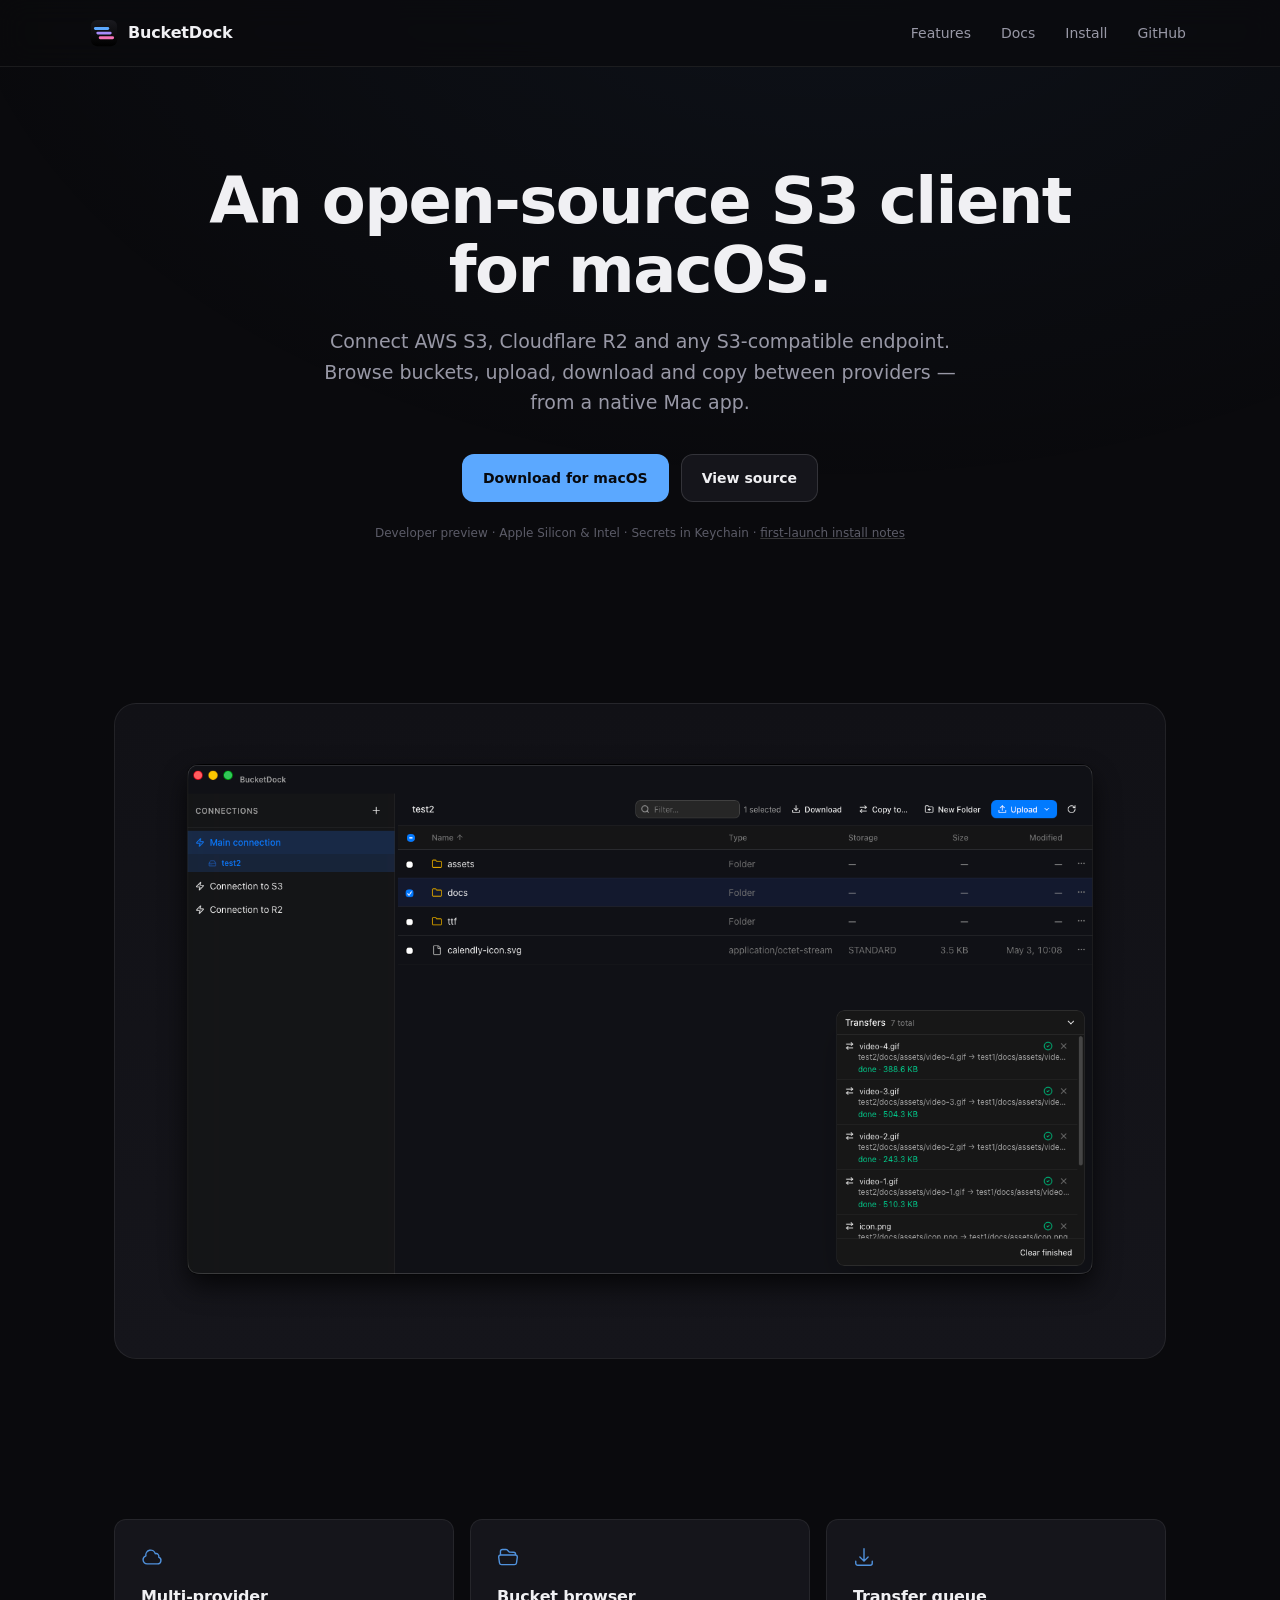
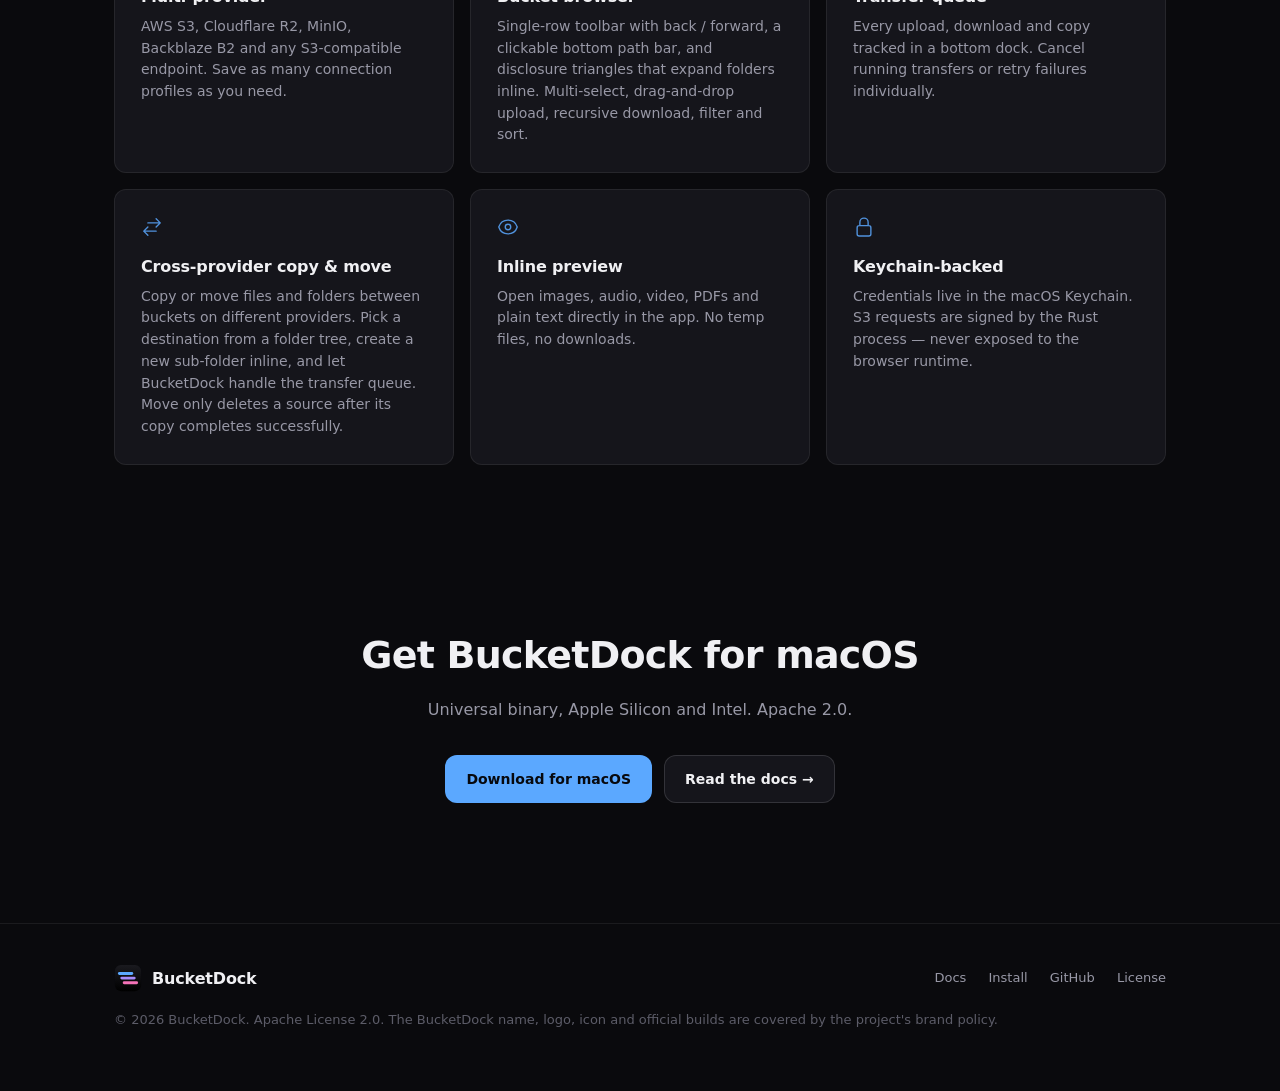
==== commit 9e0ad4f4: "feat: update documentation according improvements" ====
--- a/index.html
+++ b/index.html
@@ -190,9 +190,10 @@
               </div>
               <h3>Bucket browser</h3>
               <p>
-                Folder navigation, breadcrumbs, multi-select, drag-and-drop
-                upload and recursive download. Filter and sort by name, size,
-                class or date.
+                Single-row toolbar with back / forward, a clickable bottom path
+                bar, and disclosure triangles that expand folders inline.
+                Multi-select, drag-and-drop upload, recursive download, filter
+                and sort.
               </p>
             </div>
             <div class="card">
@@ -231,10 +232,13 @@
                   />
                 </svg>
               </div>
-              <h3>Cross-provider copy</h3>
-              <p>
-                Copy files and folders between buckets on different providers.
-                Pick a destination and prefix; BucketDock handles the rest.
+              <h3>Cross-provider copy &amp; move</h3>
+              <p>
+                Copy or move files and folders between buckets on different
+                providers. Pick a destination from a folder tree, create a new
+                sub-folder inline, and let BucketDock handle the transfer queue.
+                Move only deletes a source after its copy completes
+                successfully.
               </p>
             </div>
             <div class="card">
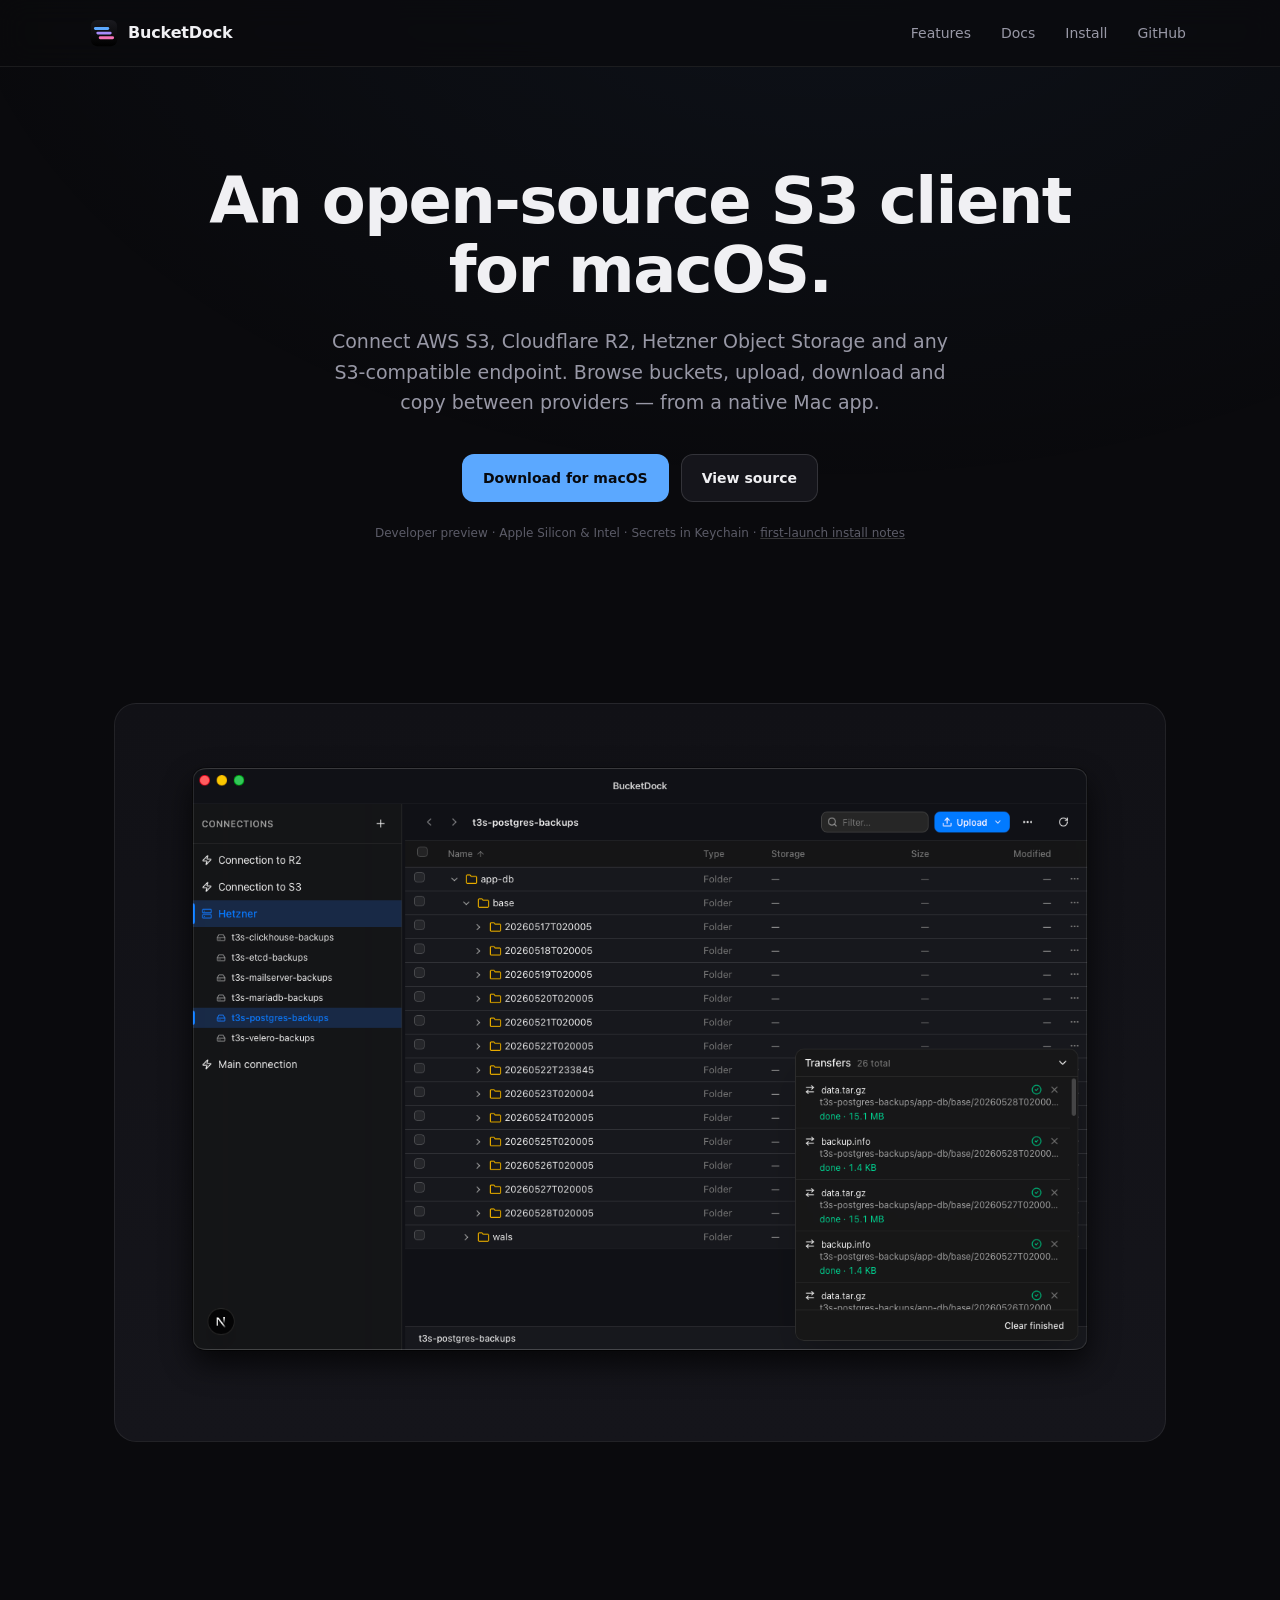
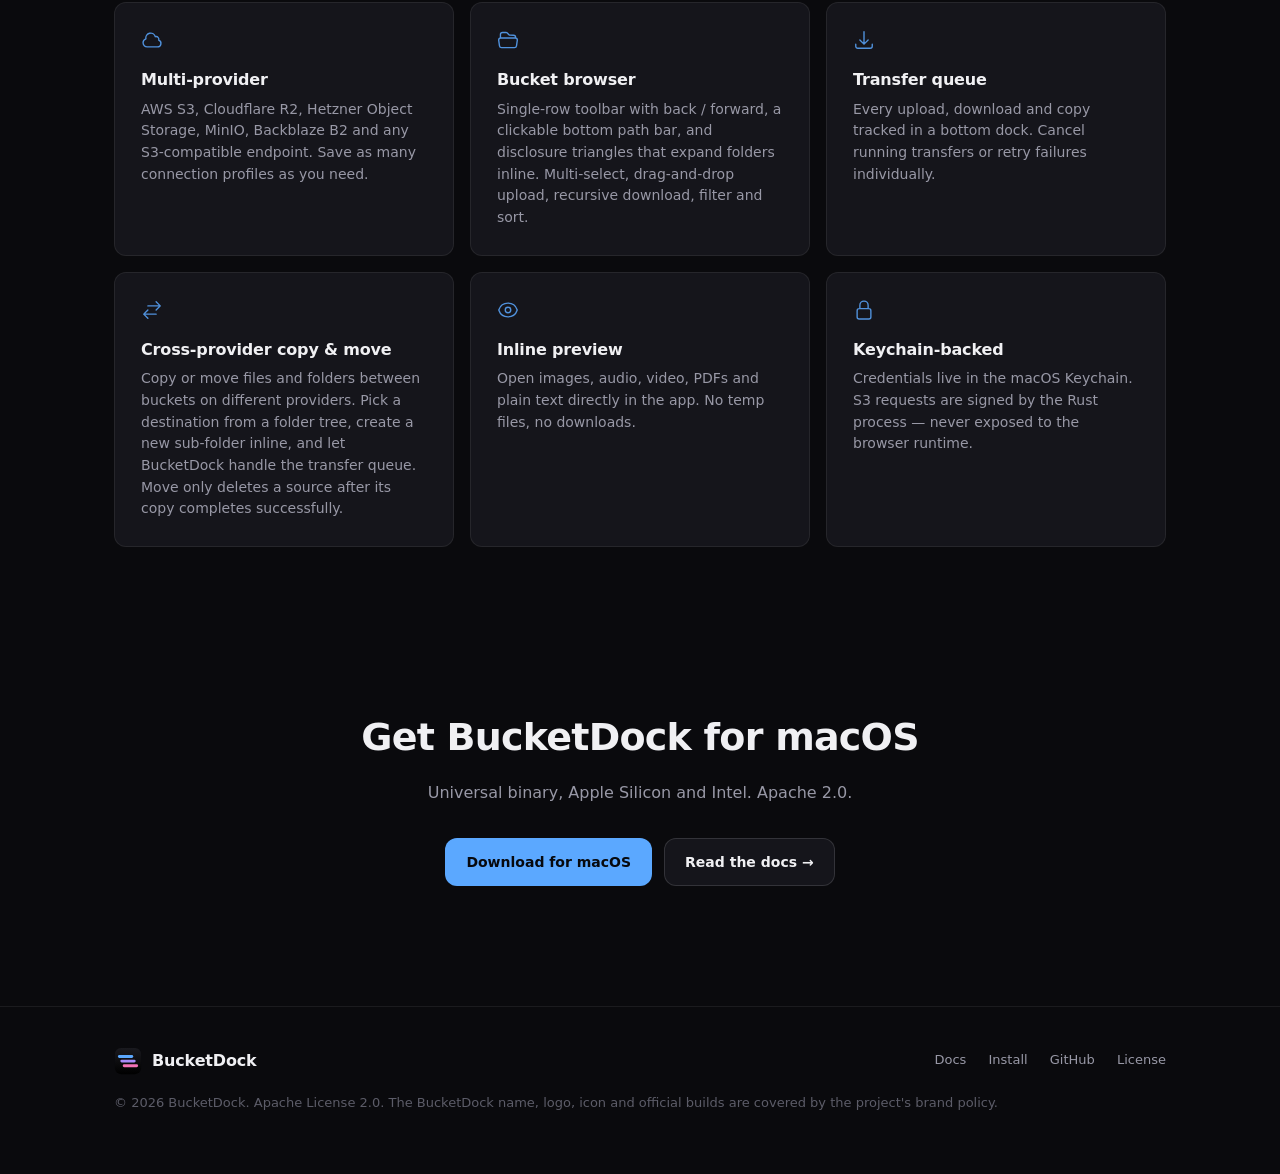
==== commit c79d5c1c: "feat: docs and screenshot updates" ====
--- a/index.html
+++ b/index.html
@@ -6,7 +6,7 @@
     <title>BucketDock — Native macOS browser for S3-compatible storage</title>
     <meta
       name="description"
-      content="A fast, native macOS desktop app for AWS S3, Cloudflare R2 and other S3-compatible providers. Browse, upload, download, copy between buckets — without the AWS console."
+      content="A fast, native macOS desktop app for AWS S3, Cloudflare R2, Hetzner Object Storage and other S3-compatible providers. Browse, upload, download, copy between buckets — without the AWS console."
     />
     <meta name="theme-color" content="#0a0a0d" />
     <link rel="icon" type="image/svg+xml" href="assets/logo.svg" />
@@ -27,7 +27,7 @@
     />
     <meta
       property="og:description"
-      content="A fast, native macOS desktop app for AWS S3, Cloudflare R2 and other S3-compatible providers."
+      content="A fast, native macOS desktop app for AWS S3, Cloudflare R2, Hetzner Object Storage and other S3-compatible providers."
     />
     <meta property="og:url" content="https://bucketdock.com/" />
     <meta
@@ -114,9 +114,9 @@
         <div class="container">
           <h1>An open-source S3 client<br />for macOS.</h1>
           <p>
-            Connect AWS S3, Cloudflare R2 and any S3-compatible endpoint. Browse
-            buckets, upload, download and copy between providers — from a native
-            Mac app.
+            Connect AWS S3, Cloudflare R2, Hetzner Object Storage and any
+            S3-compatible endpoint. Browse buckets, upload, download and copy
+            between providers — from a native Mac app.
           </p>
           <div class="hero-actions">
             <a class="btn btn-primary" href="install.html"
@@ -169,8 +169,9 @@
               </div>
               <h3>Multi-provider</h3>
               <p>
-                AWS S3, Cloudflare R2, MinIO, Backblaze B2 and any S3-compatible
-                endpoint. Save as many connection profiles as you need.
+                AWS S3, Cloudflare R2, Hetzner Object Storage, MinIO, Backblaze
+                B2 and any S3-compatible endpoint. Save as many connection
+                profiles as you need.
               </p>
             </div>
             <div class="card">
